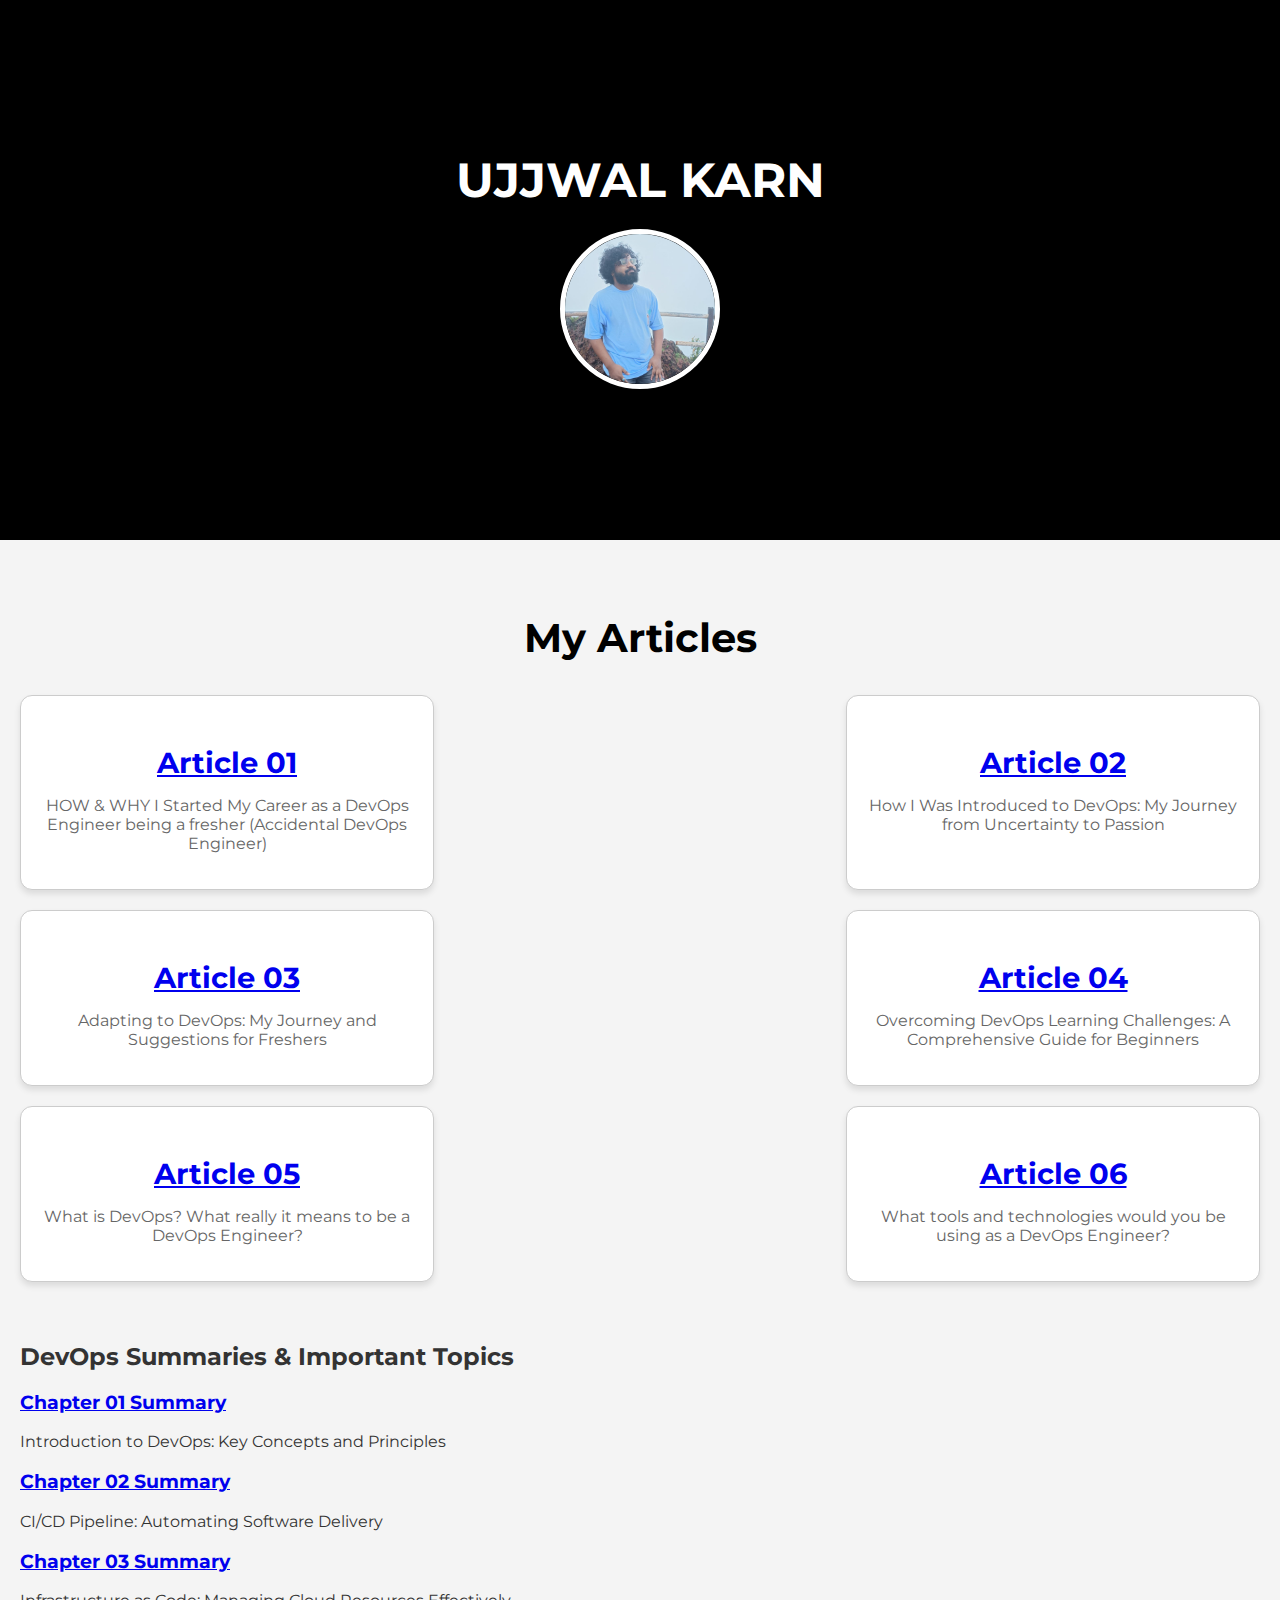
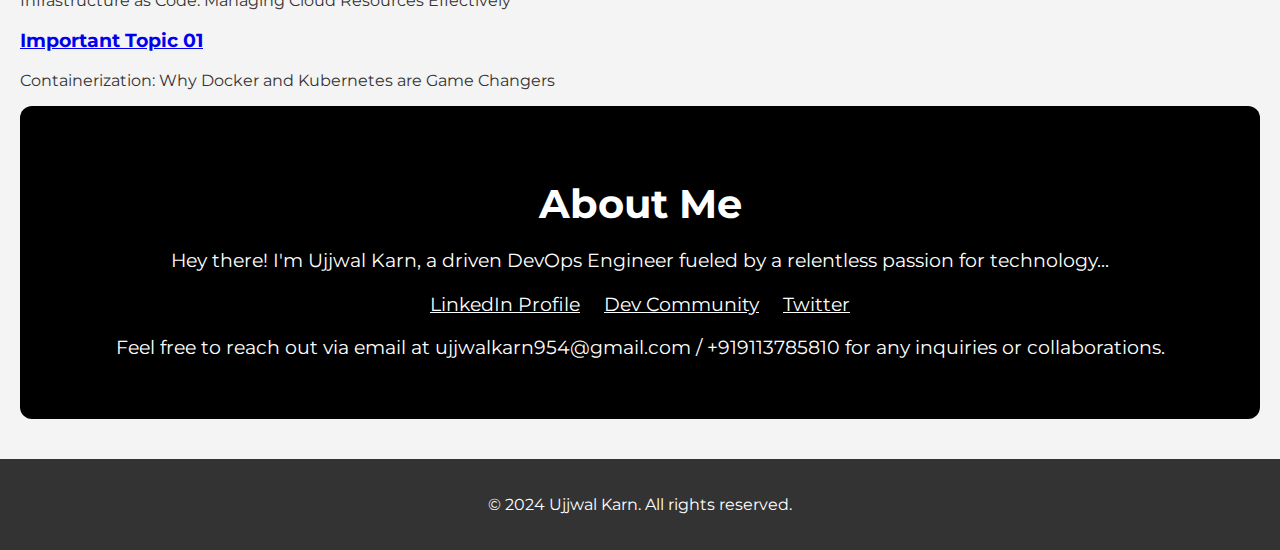
==== index.html @ a13f94bb "Update index.html" ====
<!DOCTYPE html>
<html lang="en">
<head>
    <meta charset="UTF-8">
    <meta name="viewport" content="width=device-width, initial-scale=1.0">
    <title>UJJWAL KARN</title>
    <link rel="stylesheet" href="styles.css">
    <link href="https://fonts.googleapis.com/css2?family=Montserrat:wght@400;700&display=swap" rel="stylesheet">
</head>
<body>
    <header>
        <div class="hero">
            <h1>UJJWAL KARN</h1>
            <img src="WhatsApp Image 2024-05-19 at 2.24.03 PM.jpeg" alt="Ujjwal Karn" class="profile-pic">
        </div>
    </header>
    <main>
        <section id="articles">
            <h2>My Articles</h2>
            <div class="article-container">
                <div class="article-card">
                    <h3><a href="article1.html">Article 01</a></h3>
                    <p>HOW & WHY I Started My Career as a DevOps Engineer being a fresher (Accidental DevOps Engineer)</p>
                </div>
                <div class="article-card">
                    <h3><a href="article2.html">Article 02</a></h3>
                    <p>How I Was Introduced to DevOps: My Journey from Uncertainty to Passion</p>
                </div>
                <div class="article-card">
                    <h3><a href="article3.html">Article 03</a></h3>
                    <p>Adapting to DevOps: My Journey and Suggestions for Freshers</p>
                </div>
                <div class="article-card">
                    <h3><a href="article4.html">Article 04</a></h3>
                    <p>Overcoming DevOps Learning Challenges: A Comprehensive Guide for Beginners</p>
                </div>
                <div class="article-card">
                    <h3><a href="article5.html">Article 05</a></h3>
                    <p>What is DevOps? What really it means to be a DevOps Engineer?</p>
                </div>
                <div class="article-card">
                    <h3><a href="article6.html">Article 06</a></h3>
                    <p>What tools and technologies would you be using as a DevOps Engineer?</p>
                </div>
            </div>
        </section>

        <!-- New Summaries Section -->
        <section id="summaries">
            <h2>DevOps Summaries & Important Topics</h2>
            <div class="summary-container">
                <div class="summary-card">
                    <h3><a href="summary1.html">Chapter 01 Summary</a></h3>
                    <p>Introduction to DevOps: Key Concepts and Principles</p>
                </div>
                <div class="summary-card">
                    <h3><a href="summary2.html">Chapter 02 Summary</a></h3>
                    <p>CI/CD Pipeline: Automating Software Delivery</p>
                </div>
                <div class="summary-card">
                    <h3><a href="summary3.html">Chapter 03 Summary</a></h3>
                    <p>Infrastructure as Code: Managing Cloud Resources Effectively</p>
                </div>
                <div class="summary-card">
                    <h3><a href="summary4.html">Important Topic 01</a></h3>
                    <p>Containerization: Why Docker and Kubernetes are Game Changers</p>
                </div>
            </div>
        </section>

        <section id="about">
            <h2>About Me</h2>
            <div class="about-content">
                <p>Hey there! I'm Ujjwal Karn, a driven DevOps Engineer fueled by a relentless passion for technology...</p>
                <ul>
                    <li><a href="https://www.linkedin.com/in/ujjwal-kumar-karn-216a6719b/" target="_blank">LinkedIn Profile</a></li>
                    <li><a href="https://dev.to/ujjwalkarn954" target="_blank">Dev Community</a></li>
                    <li><a href="https://x.com/ujjwalkarn954" target="_blank">Twitter</a></li>
                </ul>
                <p>Feel free to reach out via email at ujjwalkarn954@gmail.com / +919113785810 for any inquiries or collaborations.</p>
            </div>
        </section>
    </main>

    <footer>
        <p>&copy; 2024 Ujjwal Karn. All rights reserved.</p>
    </footer>
</body>
</html>
---- styles.css ----
/* Body */
body {
    background-color: #f4f4f4;
    font-family: 'Montserrat', sans-serif;
    margin: 0;
    padding: 0;
    color: #333;
}

/* Header */
header {
    text-align: center;
    padding: 0;
}

.hero {
    position: relative;
    background-color: #000; /* Black background */
    height: 60vh;
    display: flex;
    flex-direction: column;
    justify-content: center;
    align-items: center;
    color: #fff;
    text-shadow: 0 2px 4px rgba(0, 0, 0, 0.5);
}

h1 {
    font-size: 3em;
    margin: 0;
}

.profile-pic {
    width: 150px;
    height: 150px;
    border-radius: 50%;
    border: 5px solid #fff;
    object-fit: cover;
    margin-top: 20px;
}

/* Main content */
main {
    padding: 40px 20px;
}

/* Articles Section */
#articles {
    text-align: center;
    margin-bottom: 60px;
}

#articles h2 {
    font-size: 2.5em;
    color: #000;
}

.article-container {
    display: flex;
    flex-wrap: wrap;
    justify-content: space-between;
    gap: 20px;
}

.article-card {
    background: #fff;
    border: 1px solid #ccc;
    border-radius: 12px;
    padding: 20px;
    width: 30%;
    box-shadow: 0 4px 6px rgba(0, 0, 0, 0.1);
    transition: transform 0.3s ease;
}

.article-card:hover {
    transform: translateY(-10px);
}

.article-card h3 {
    font-size: 1.8em;
    margin-bottom: 10px;
    color: #000;
}

.article-card p {
    color: #666;
}

/* About Section */
#about {
    background-color: #000;
    color: #fff;
    padding: 40px;
    border-radius: 12px;
    text-align: center;
}

#about h2 {
    font-size: 2.5em;
    margin-bottom: 20px;
}

#about p {
    font-size: 1.2em;
    margin-bottom: 20px;
}

#about ul {
    list-style-type: none;
    padding: 0;
}

#about ul li {
    display: inline-block;
    margin: 0 10px;
}

#about ul li a {
    color: #fff;
    font-size: 1.2em;
    transition: color 0.3s ease;
}

#about ul li a:hover {
    color: #bbb;
}

/* Footer */
footer {
    text-align: center;
    padding: 20px;
    background-color: #333;
    color: #fff;
    font-size: 1em;
}

/* Responsive */
@media (max-width: 768px) {
    .article-card {
        width: 100%;
    }
}
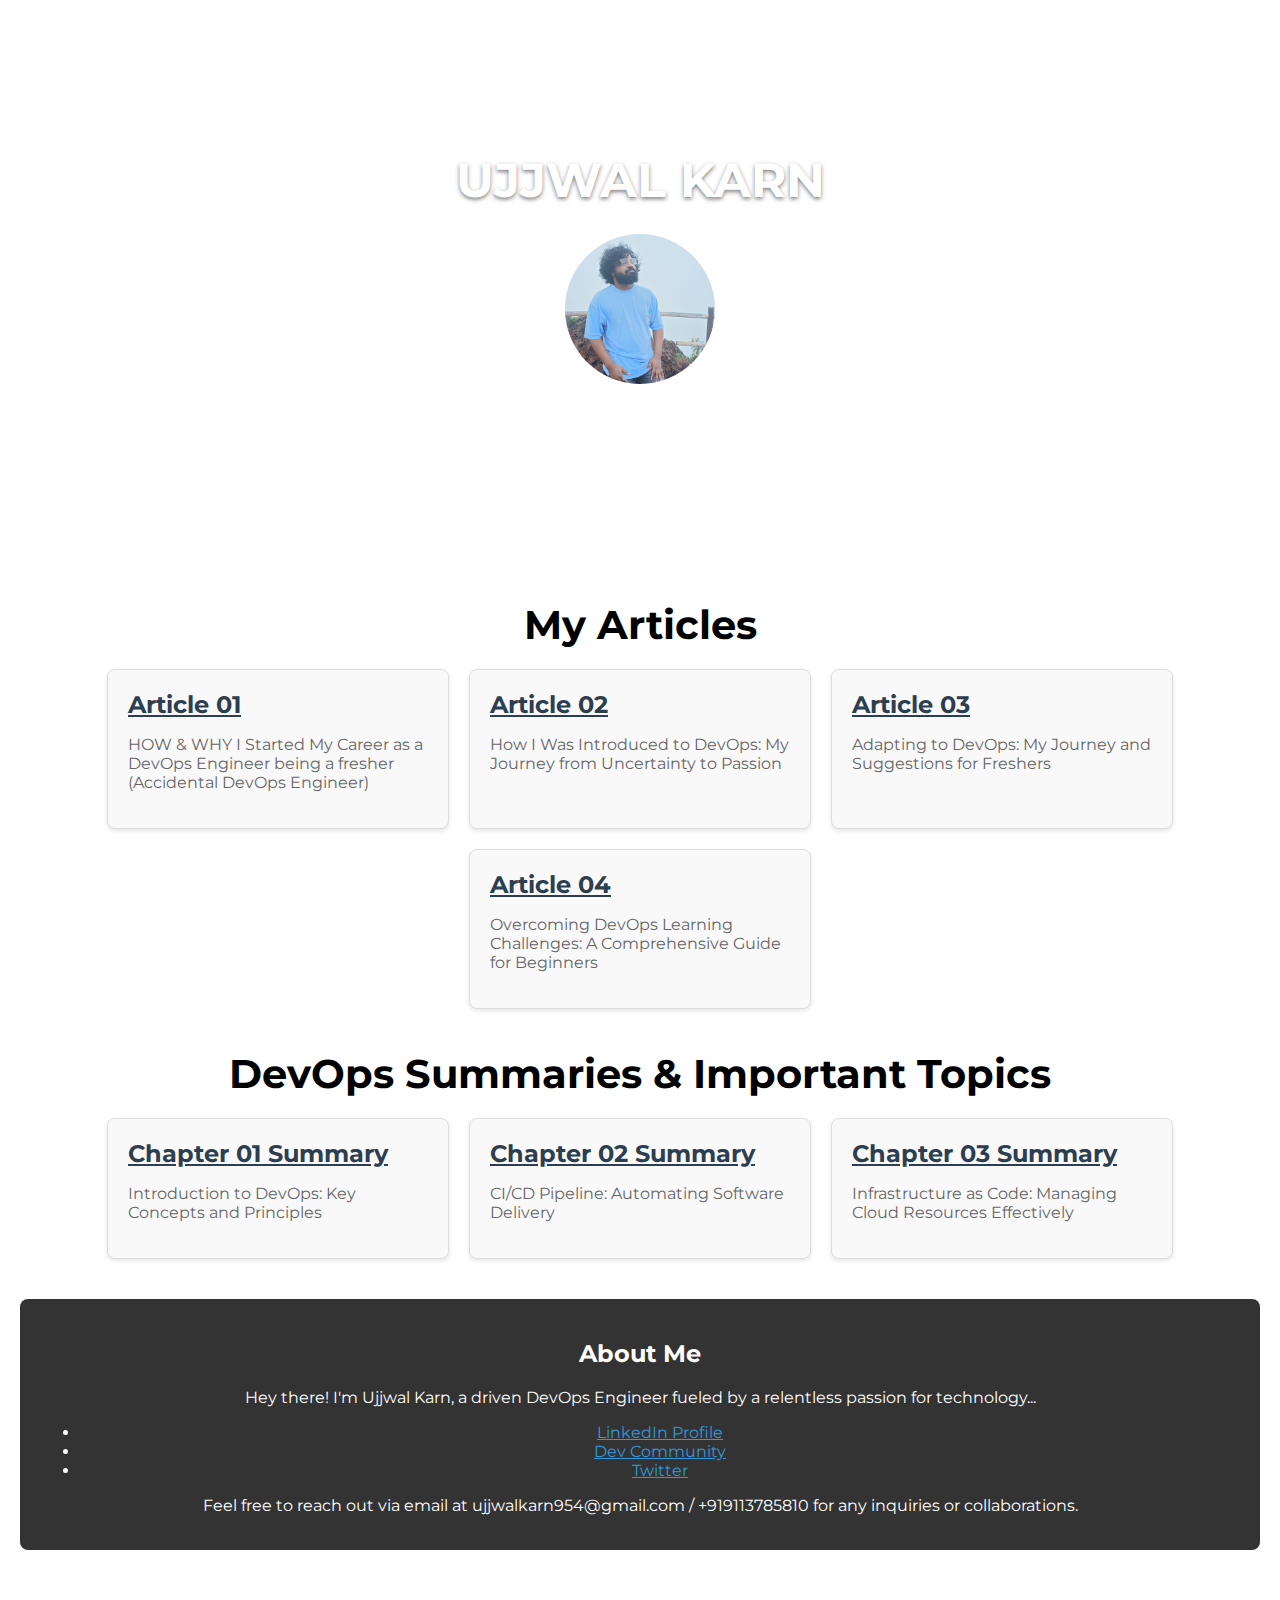
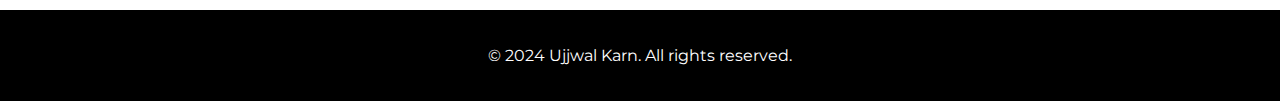
==== commit 570e8f55: "Update index.html" ====
--- a/index.html
+++ b/index.html
@@ -14,56 +14,44 @@
             <img src="WhatsApp Image 2024-05-19 at 2.24.03 PM.jpeg" alt="Ujjwal Karn" class="profile-pic">
         </div>
     </header>
+
     <main>
         <section id="articles">
             <h2>My Articles</h2>
             <div class="article-container">
-                <div class="article-card">
+                <div class="article-card" data-aos="fade-up">
                     <h3><a href="article1.html">Article 01</a></h3>
                     <p>HOW & WHY I Started My Career as a DevOps Engineer being a fresher (Accidental DevOps Engineer)</p>
                 </div>
-                <div class="article-card">
+                <div class="article-card" data-aos="fade-up">
                     <h3><a href="article2.html">Article 02</a></h3>
                     <p>How I Was Introduced to DevOps: My Journey from Uncertainty to Passion</p>
                 </div>
-                <div class="article-card">
+                <div class="article-card" data-aos="fade-up">
                     <h3><a href="article3.html">Article 03</a></h3>
                     <p>Adapting to DevOps: My Journey and Suggestions for Freshers</p>
                 </div>
-                <div class="article-card">
+                <div class="article-card" data-aos="fade-up">
                     <h3><a href="article4.html">Article 04</a></h3>
                     <p>Overcoming DevOps Learning Challenges: A Comprehensive Guide for Beginners</p>
-                </div>
-                <div class="article-card">
-                    <h3><a href="article5.html">Article 05</a></h3>
-                    <p>What is DevOps? What really it means to be a DevOps Engineer?</p>
-                </div>
-                <div class="article-card">
-                    <h3><a href="article6.html">Article 06</a></h3>
-                    <p>What tools and technologies would you be using as a DevOps Engineer?</p>
                 </div>
             </div>
         </section>
 
-        <!-- New Summaries Section -->
         <section id="summaries">
             <h2>DevOps Summaries & Important Topics</h2>
             <div class="summary-container">
-                <div class="summary-card">
+                <div class="summary-card" data-aos="fade-up">
                     <h3><a href="summary1.html">Chapter 01 Summary</a></h3>
                     <p>Introduction to DevOps: Key Concepts and Principles</p>
                 </div>
-                <div class="summary-card">
+                <div class="summary-card" data-aos="fade-up">
                     <h3><a href="summary2.html">Chapter 02 Summary</a></h3>
                     <p>CI/CD Pipeline: Automating Software Delivery</p>
                 </div>
-                <div class="summary-card">
+                <div class="summary-card" data-aos="fade-up">
                     <h3><a href="summary3.html">Chapter 03 Summary</a></h3>
                     <p>Infrastructure as Code: Managing Cloud Resources Effectively</p>
-                </div>
-                <div class="summary-card">
-                    <h3><a href="summary4.html">Important Topic 01</a></h3>
-                    <p>Containerization: Why Docker and Kubernetes are Game Changers</p>
                 </div>
             </div>
         </section>
@@ -85,5 +73,14 @@
     <footer>
         <p>&copy; 2024 Ujjwal Karn. All rights reserved.</p>
     </footer>
+
+    <!-- Add AOS (Animate On Scroll) Library -->
+    <script src="https://cdn.jsdelivr.net/npm/aos@2.3.4/dist/aos.js"></script>
+    <script>
+        AOS.init({
+            duration: 1200, // Control the animation duration
+            easing: 'ease-in-out',
+        });
+    </script>
 </body>
 </html>
--- a/styles.css
+++ b/styles.css
@@ -1,13 +1,11 @@
-/* Body */
 body {
-    background-color: #f4f4f4;
+    background-color: white;
     font-family: 'Montserrat', sans-serif;
     margin: 0;
     padding: 0;
     color: #333;
 }
 
-/* Header */
 header {
     text-align: center;
     padding: 0;
@@ -15,128 +13,137 @@
 
 .hero {
     position: relative;
-    background-color: #000; /* Black background */
+    background: url('background-image.jpg') no-repeat center center/cover;
     height: 60vh;
     display: flex;
     flex-direction: column;
     justify-content: center;
     align-items: center;
-    color: #fff;
+    color: white;
     text-shadow: 0 2px 4px rgba(0, 0, 0, 0.5);
 }
 
 h1 {
     font-size: 3em;
     margin: 0;
+    animation: fadeInDown 1s ease-in-out;
+}
+
+@keyframes fadeInDown {
+    from {
+        opacity: 0;
+        transform: translateY(-20px);
+    }
+    to {
+        opacity: 1;
+        transform: translateY(0);
+    }
 }
 
 .profile-pic {
     width: 150px;
     height: 150px;
     border-radius: 50%;
-    border: 5px solid #fff;
+    border: 5px solid white;
     object-fit: cover;
     margin-top: 20px;
+    animation: fadeInUp 1s ease-in-out;
 }
 
-/* Main content */
-main {
-    padding: 40px 20px;
+@keyframes fadeInUp {
+    from {
+        opacity: 0;
+        transform: translateY(20px);
+    }
+    to {
+        opacity: 1;
+        transform: translateY(0);
+    }
 }
 
-/* Articles Section */
-#articles {
-    text-align: center;
-    margin-bottom: 60px;
+main {
+    padding: 20px;
 }
 
-#articles h2 {
-    font-size: 2.5em;
-    color: #000;
+/* Article & Summary Sections */
+#articles, #summaries {
+    margin-top: 40px;
+    text-align: center;
 }
 
-.article-container {
+#articles h2, #summaries h2 {
+    font-size: 2.5em;
+    margin-bottom: 20px;
+    color: #000; /* Black for section headers */
+}
+
+.article-container, .summary-container {
     display: flex;
     flex-wrap: wrap;
-    justify-content: space-between;
+    justify-content: center;
     gap: 20px;
 }
 
-.article-card {
-    background: #fff;
-    border: 1px solid #ccc;
-    border-radius: 12px;
+.article-card, .summary-card {
+    background: #f9f9f9;
+    border: 1px solid #ddd;
+    border-radius: 8px;
+    box-shadow: 0 2px 4px rgba(0, 0, 0, 0.1);
     padding: 20px;
-    width: 30%;
-    box-shadow: 0 4px 6px rgba(0, 0, 0, 0.1);
-    transition: transform 0.3s ease;
+    width: 300px;
+    transition: transform 0.3s;
+    text-align: left;
 }
 
-.article-card:hover {
+.article-card:hover, .summary-card:hover {
     transform: translateY(-10px);
 }
 
-.article-card h3 {
-    font-size: 1.8em;
-    margin-bottom: 10px;
-    color: #000;
+.article-card h3, .summary-card h3 {
+    margin: 0;
+    font-size: 1.5em;
+    color: #000; /* Black for titles */
 }
 
-.article-card p {
-    color: #666;
+.article-card p, .summary-card p {
+    color: #666; /* Darker grey for paragraphs */
 }
 
-/* About Section */
+/* Hover effect on article & summary links */
+.article-card h3 a, .summary-card h3 a {
+    color: #2c3e50;
+}
+
+.article-card h3 a:hover, .summary-card h3 a:hover {
+    color: #2980b9;
+}
+
 #about {
-    background-color: #000;
+    background-color: #333;
     color: #fff;
-    padding: 40px;
-    border-radius: 12px;
+    padding: 20px;
+    border-radius: 8px;
+    margin-top: 40px;
     text-align: center;
 }
 
-#about h2 {
-    font-size: 2.5em;
-    margin-bottom: 20px;
-}
-
-#about p {
-    font-size: 1.2em;
-    margin-bottom: 20px;
-}
-
-#about ul {
-    list-style-type: none;
-    padding: 0;
-}
-
-#about ul li {
-    display: inline-block;
-    margin: 0 10px;
+#about p, #about ul {
+    margin-bottom: 15px;
 }
 
 #about ul li a {
-    color: #fff;
-    font-size: 1.2em;
+    color: #3498db;
     transition: color 0.3s ease;
 }
 
 #about ul li a:hover {
-    color: #bbb;
+    color: #e67e22;
 }
 
-/* Footer */
 footer {
     text-align: center;
+    margin-top: 40px;
     padding: 20px;
-    background-color: #333;
-    color: #fff;
-    font-size: 1em;
+    background-color: #000;
+    color: white;
 }
-
-/* Responsive */
-@media (max-width: 768px) {
-    .article-card {
-        width: 100%;
-    }
-}
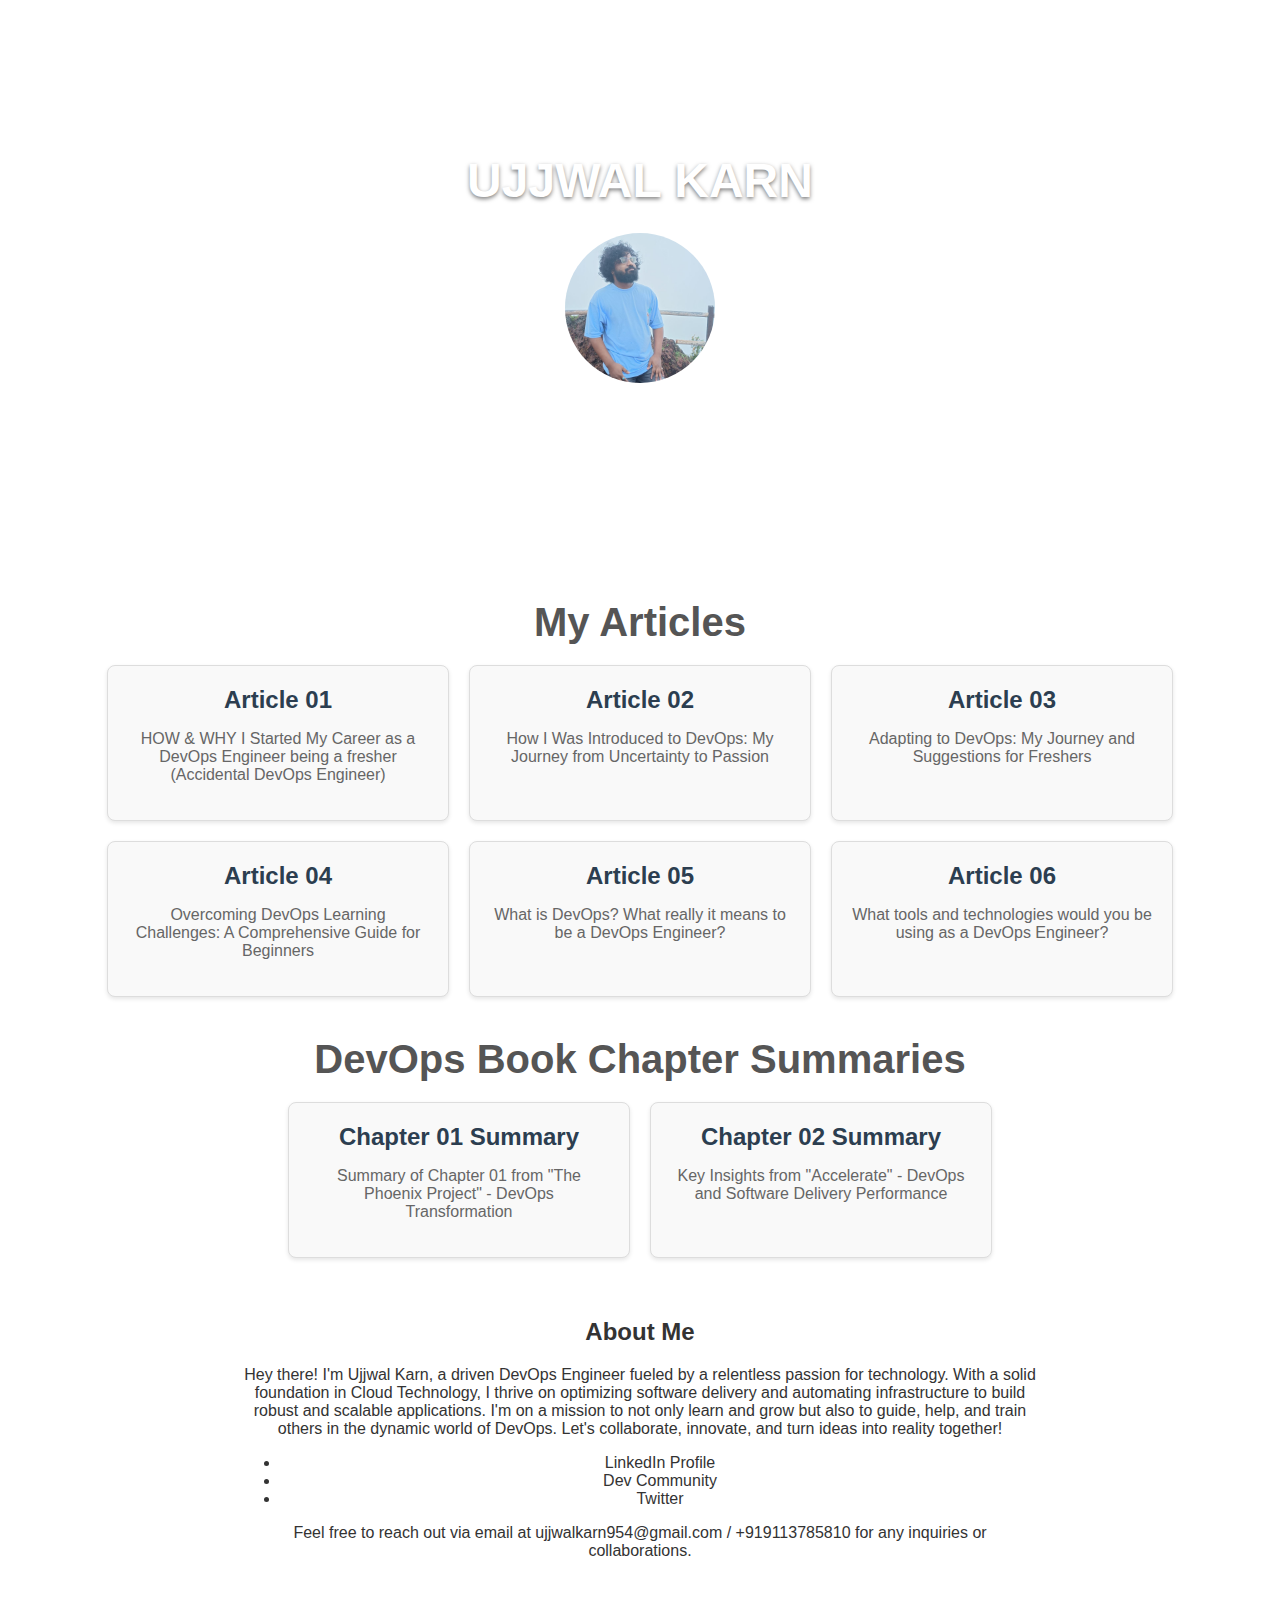
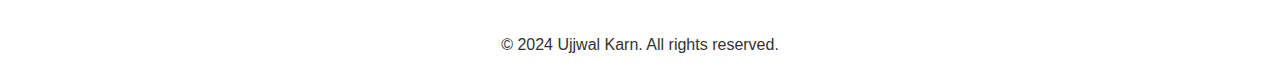
==== commit f01fe1fa: "Update index.html" ====
--- a/index.html
+++ b/index.html
@@ -3,9 +3,8 @@
 <head>
     <meta charset="UTF-8">
     <meta name="viewport" content="width=device-width, initial-scale=1.0">
-    <title>UJJWAL KARN</title>
+    <title>Ujjwal Karn - DevOps Engineer</title>
     <link rel="stylesheet" href="styles.css">
-    <link href="https://fonts.googleapis.com/css2?family=Montserrat:wght@400;700&display=swap" rel="stylesheet">
 </head>
 <body>
     <header>
@@ -14,52 +13,53 @@
             <img src="WhatsApp Image 2024-05-19 at 2.24.03 PM.jpeg" alt="Ujjwal Karn" class="profile-pic">
         </div>
     </header>
-
     <main>
         <section id="articles">
             <h2>My Articles</h2>
             <div class="article-container">
-                <div class="article-card" data-aos="fade-up">
+                <div class="article-card">
                     <h3><a href="article1.html">Article 01</a></h3>
                     <p>HOW & WHY I Started My Career as a DevOps Engineer being a fresher (Accidental DevOps Engineer)</p>
                 </div>
-                <div class="article-card" data-aos="fade-up">
+                <div class="article-card">
                     <h3><a href="article2.html">Article 02</a></h3>
                     <p>How I Was Introduced to DevOps: My Journey from Uncertainty to Passion</p>
                 </div>
-                <div class="article-card" data-aos="fade-up">
+                <div class="article-card">
                     <h3><a href="article3.html">Article 03</a></h3>
                     <p>Adapting to DevOps: My Journey and Suggestions for Freshers</p>
                 </div>
-                <div class="article-card" data-aos="fade-up">
+                <div class="article-card">
                     <h3><a href="article4.html">Article 04</a></h3>
                     <p>Overcoming DevOps Learning Challenges: A Comprehensive Guide for Beginners</p>
                 </div>
-            </div>
-        </section>
-
-        <section id="summaries">
-            <h2>DevOps Summaries & Important Topics</h2>
-            <div class="summary-container">
-                <div class="summary-card" data-aos="fade-up">
-                    <h3><a href="summary1.html">Chapter 01 Summary</a></h3>
-                    <p>Introduction to DevOps: Key Concepts and Principles</p>
+                <div class="article-card">
+                    <h3><a href="article5.html">Article 05</a></h3>
+                    <p>What is DevOps? What really it means to be a DevOps Engineer?</p>
                 </div>
-                <div class="summary-card" data-aos="fade-up">
-                    <h3><a href="summary2.html">Chapter 02 Summary</a></h3>
-                    <p>CI/CD Pipeline: Automating Software Delivery</p>
-                </div>
-                <div class="summary-card" data-aos="fade-up">
-                    <h3><a href="summary3.html">Chapter 03 Summary</a></h3>
-                    <p>Infrastructure as Code: Managing Cloud Resources Effectively</p>
+                <div class="article-card">
+                    <h3><a href="article6.html">Article 06</a></h3>
+                    <p>What tools and technologies would you be using as a DevOps Engineer?</p>
                 </div>
             </div>
         </section>
-
+        <section id="summaries">
+            <h2>DevOps Book Chapter Summaries</h2>
+            <div class="article-container">
+                <div class="article-card">
+                    <h3><a href="summary1.html">Chapter 01 Summary</a></h3>
+                    <p>Summary of Chapter 01 from "The Phoenix Project" - DevOps Transformation</p>
+                </div>
+                <div class="article-card">
+                    <h3><a href="summary2.html">Chapter 02 Summary</a></h3>
+                    <p>Key Insights from "Accelerate" - DevOps and Software Delivery Performance</p>
+                </div>
+            </div>
+        </section>
         <section id="about">
             <h2>About Me</h2>
             <div class="about-content">
-                <p>Hey there! I'm Ujjwal Karn, a driven DevOps Engineer fueled by a relentless passion for technology...</p>
+                <p>Hey there! I'm Ujjwal Karn, a driven DevOps Engineer fueled by a relentless passion for technology. With a solid foundation in Cloud Technology, I thrive on optimizing software delivery and automating infrastructure to build robust and scalable applications. I'm on a mission to not only learn and grow but also to guide, help, and train others in the dynamic world of DevOps. Let's collaborate, innovate, and turn ideas into reality together!</p>
                 <ul>
                     <li><a href="https://www.linkedin.com/in/ujjwal-kumar-karn-216a6719b/" target="_blank">LinkedIn Profile</a></li>
                     <li><a href="https://dev.to/ujjwalkarn954" target="_blank">Dev Community</a></li>
@@ -69,18 +69,8 @@
             </div>
         </section>
     </main>
-
     <footer>
         <p>&copy; 2024 Ujjwal Karn. All rights reserved.</p>
     </footer>
-
-    <!-- Add AOS (Animate On Scroll) Library -->
-    <script src="https://cdn.jsdelivr.net/npm/aos@2.3.4/dist/aos.js"></script>
-    <script>
-        AOS.init({
-            duration: 1200, // Control the animation duration
-            easing: 'ease-in-out',
-        });
-    </script>
 </body>
 </html>
--- a/styles.css
+++ b/styles.css
@@ -65,7 +65,6 @@
     padding: 20px;
 }
 
-/* Article & Summary Sections */
 #articles, #summaries {
     margin-top: 40px;
     text-align: center;
@@ -74,17 +73,17 @@
 #articles h2, #summaries h2 {
     font-size: 2.5em;
     margin-bottom: 20px;
-    color: #000; /* Black for section headers */
+    color: #555;
 }
 
-.article-container, .summary-container {
+.article-container {
     display: flex;
     flex-wrap: wrap;
     justify-content: center;
     gap: 20px;
 }
 
-.article-card, .summary-card {
+.article-card {
     background: #f9f9f9;
     border: 1px solid #ddd;
     border-radius: 8px;
@@ -92,58 +91,47 @@
     padding: 20px;
     width: 300px;
     transition: transform 0.3s;
-    text-align: left;
 }
 
-.article-card:hover, .summary-card:hover {
+.article-card:hover {
     transform: translateY(-10px);
 }
 
-.article-card h3, .summary-card h3 {
+.article-card h3 {
     margin: 0;
     font-size: 1.5em;
-    color: #000; /* Black for titles */
+    color: #333;
 }
 
-.article-card p, .summary-card p {
-    color: #666; /* Darker grey for paragraphs */
+.article-card p {
+    color: #666;
 }
 
-/* Hover effect on article & summary links */
-.article-card h3 a, .summary-card h3 a {
+a {
+    text-decoration: none;
+    color: inherit;
+}
+
+.article-card h3 a {
     color: #2c3e50;
 }
 
-.article-card h3 a:hover, .summary-card h3 a:hover {
+.article-card h3 a:hover {
     color: #2980b9;
 }
 
+/* About Me section styling */
 #about {
-    background-color: #333;
-    color: #fff;
-    padding: 20px;
-    border-radius: 8px;
-    margin-top: 40px;
+    margin-top: 60px;
     text-align: center;
 }
 
-#about p, #about ul {
-    margin-bottom: 15px;
-}
-
-#about ul li a {
-    color: #3498db;
-    transition: color 0.3s ease;
-}
-
-#about ul li a:hover {
-    color: #e67e22;
+.about-content {
+    max-width: 800px;
+    margin: 0 auto;
 }
 
 footer {
     text-align: center;
     margin-top: 40px;
-    padding: 20px;
-    background-color: #000;
-    color: white;
 }
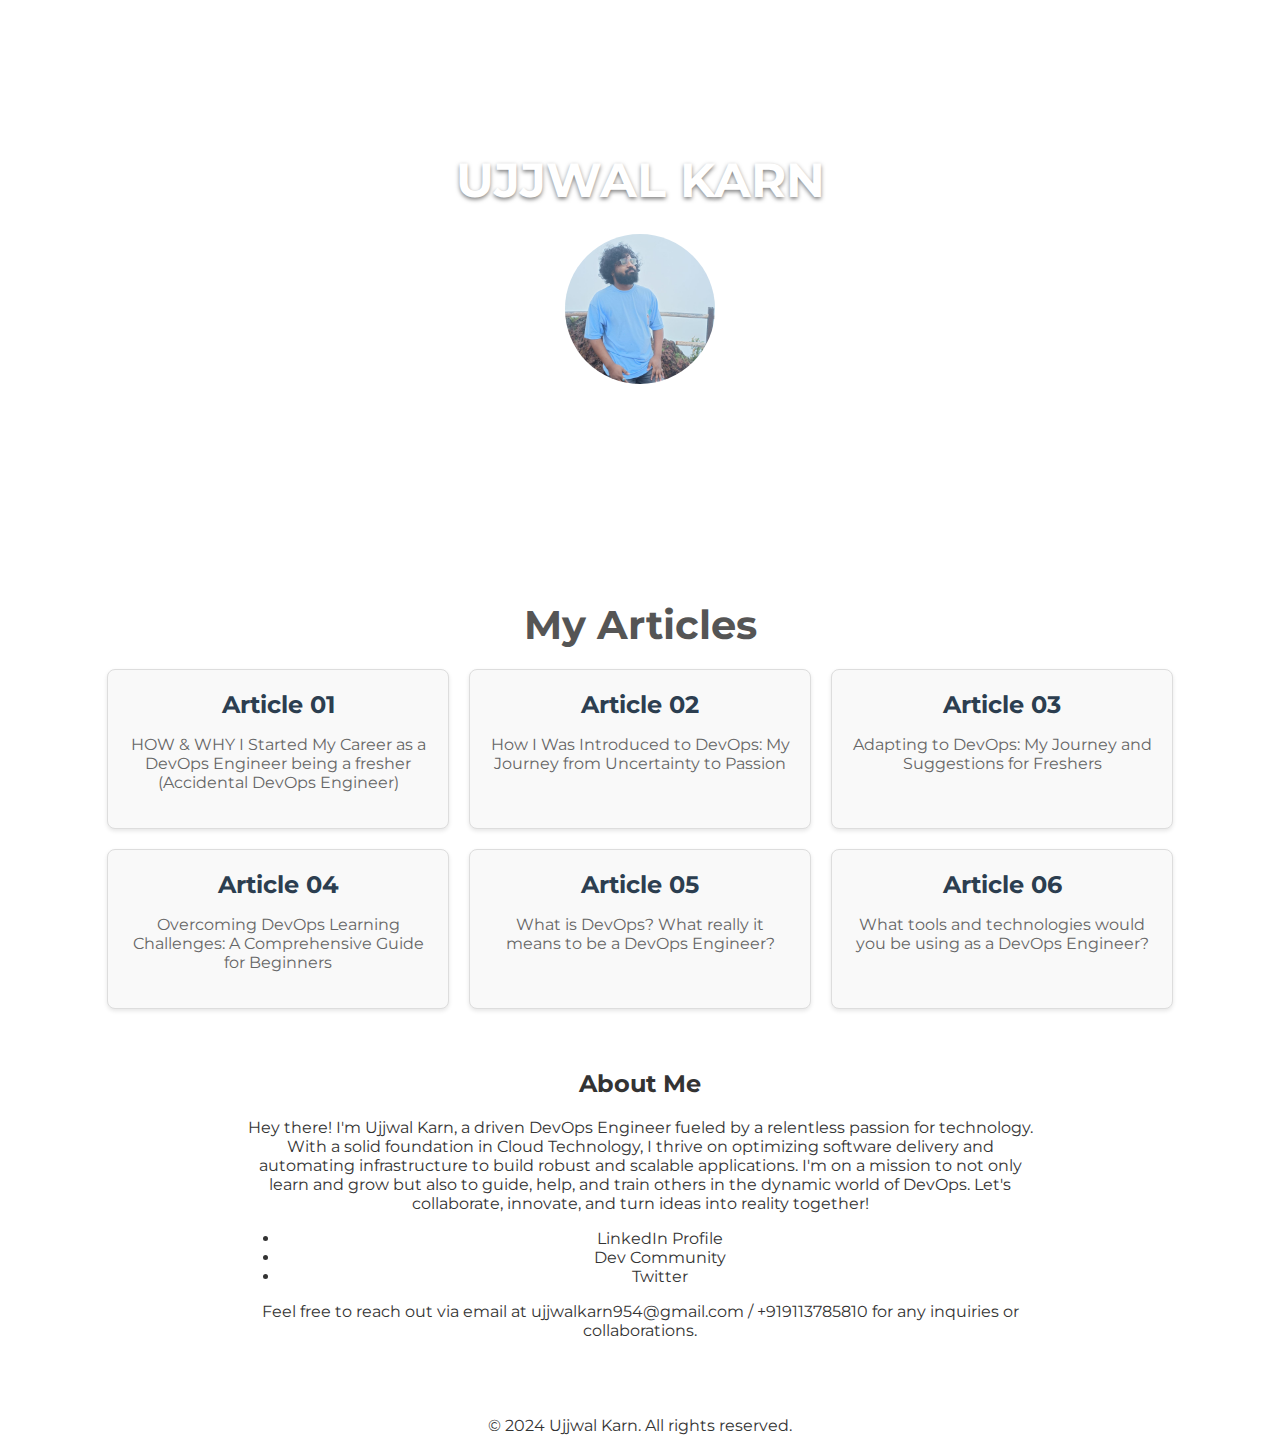
==== commit 74cd6c71: "Update index.html" ====
--- a/index.html
+++ b/index.html
@@ -4,6 +4,7 @@
     <meta charset="UTF-8">
     <meta name="viewport" content="width=device-width, initial-scale=1.0">
     <title>Ujjwal Karn - DevOps Engineer</title>
+    <link href="https://fonts.googleapis.com/css2?family=Montserrat:wght@300;400;600&display=swap" rel="stylesheet">
     <link rel="stylesheet" href="styles.css">
 </head>
 <body>
@@ -13,6 +14,7 @@
             <img src="WhatsApp Image 2024-05-19 at 2.24.03 PM.jpeg" alt="Ujjwal Karn" class="profile-pic">
         </div>
     </header>
+
     <main>
         <section id="articles">
             <h2>My Articles</h2>
@@ -43,19 +45,7 @@
                 </div>
             </div>
         </section>
-        <section id="summaries">
-            <h2>DevOps Book Chapter Summaries</h2>
-            <div class="article-container">
-                <div class="article-card">
-                    <h3><a href="summary1.html">Chapter 01 Summary</a></h3>
-                    <p>Summary of Chapter 01 from "The Phoenix Project" - DevOps Transformation</p>
-                </div>
-                <div class="article-card">
-                    <h3><a href="summary2.html">Chapter 02 Summary</a></h3>
-                    <p>Key Insights from "Accelerate" - DevOps and Software Delivery Performance</p>
-                </div>
-            </div>
-        </section>
+
         <section id="about">
             <h2>About Me</h2>
             <div class="about-content">
@@ -65,10 +55,11 @@
                     <li><a href="https://dev.to/ujjwalkarn954" target="_blank">Dev Community</a></li>
                     <li><a href="https://x.com/ujjwalkarn954" target="_blank">Twitter</a></li>
                 </ul>
-                <p>Feel free to reach out via email at ujjwalkarn954@gmail.com / +919113785810 for any inquiries or collaborations.</p>
+                <p>Feel free to reach out via email at <span class="highlight">ujjwalkarn954@gmail.com</span> / <span class="highlight">+919113785810</span> for any inquiries or collaborations.</p>
             </div>
         </section>
     </main>
+
     <footer>
         <p>&copy; 2024 Ujjwal Karn. All rights reserved.</p>
     </footer>
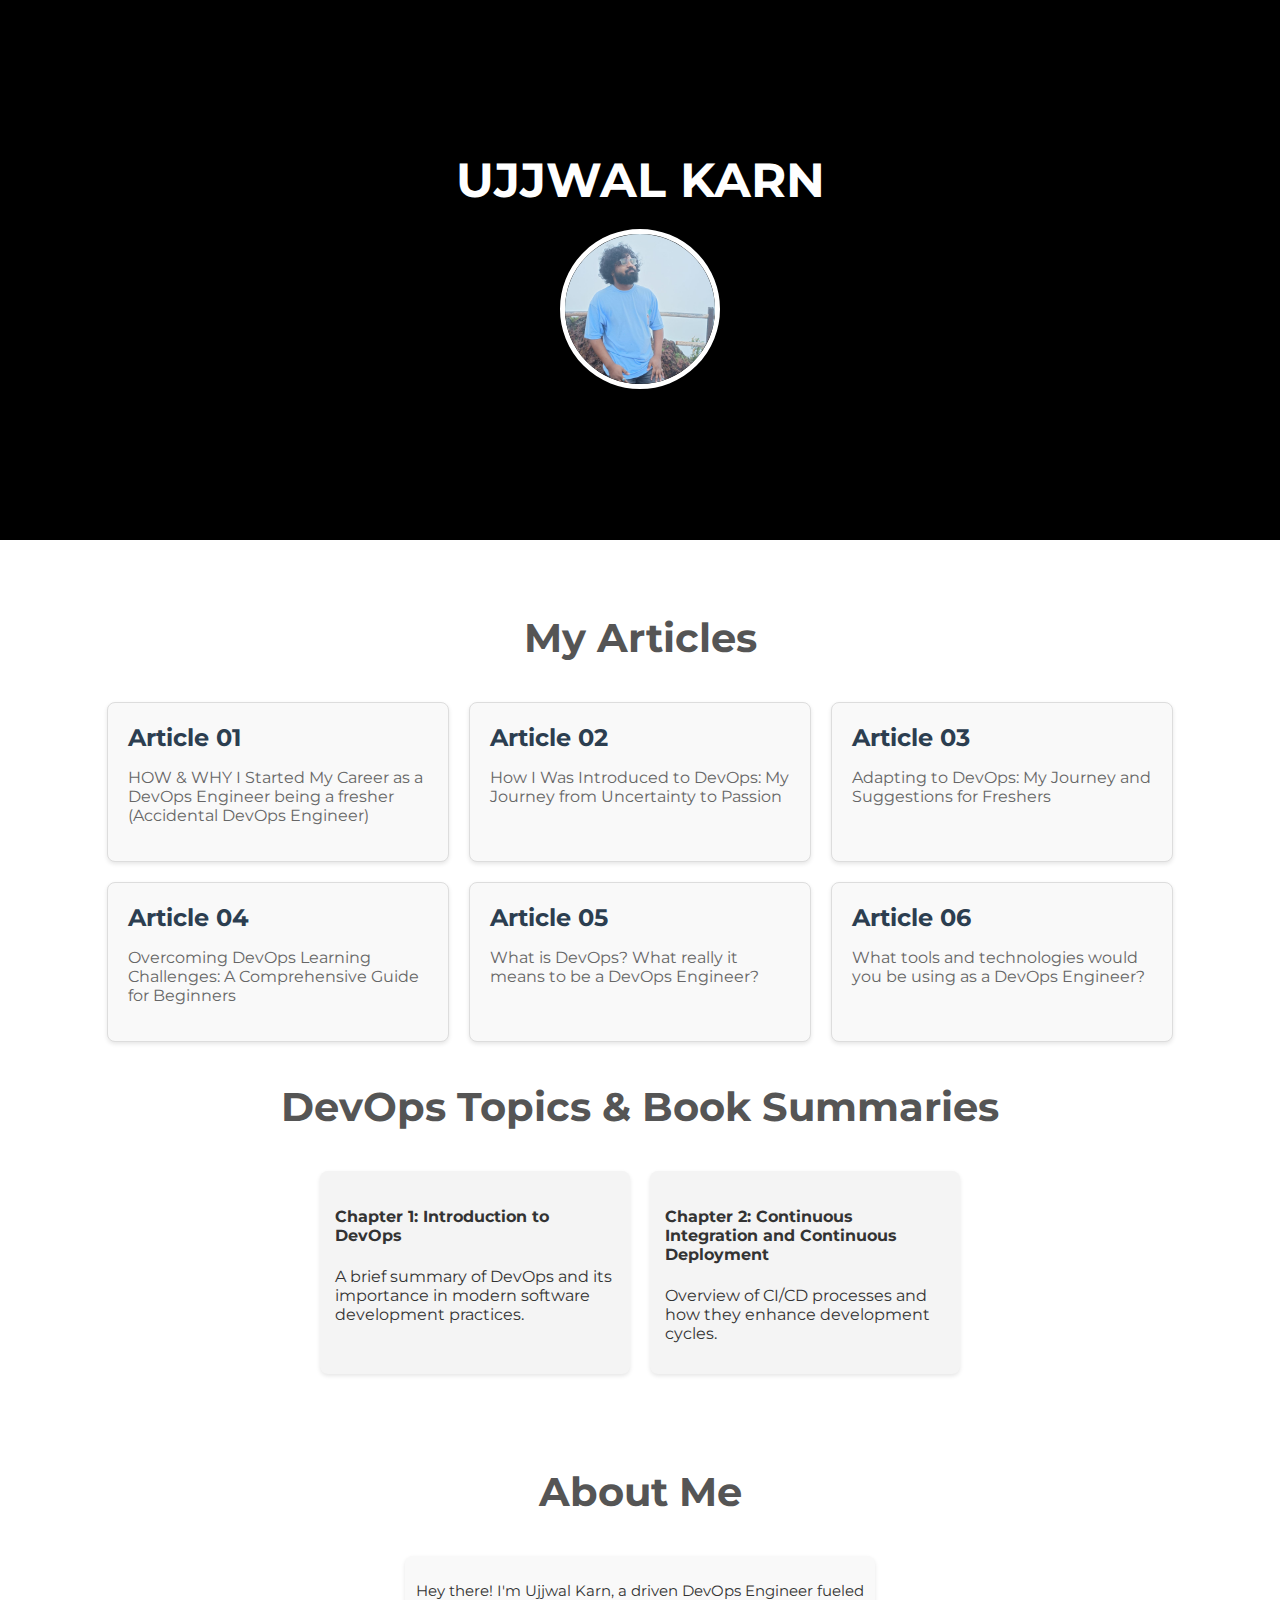
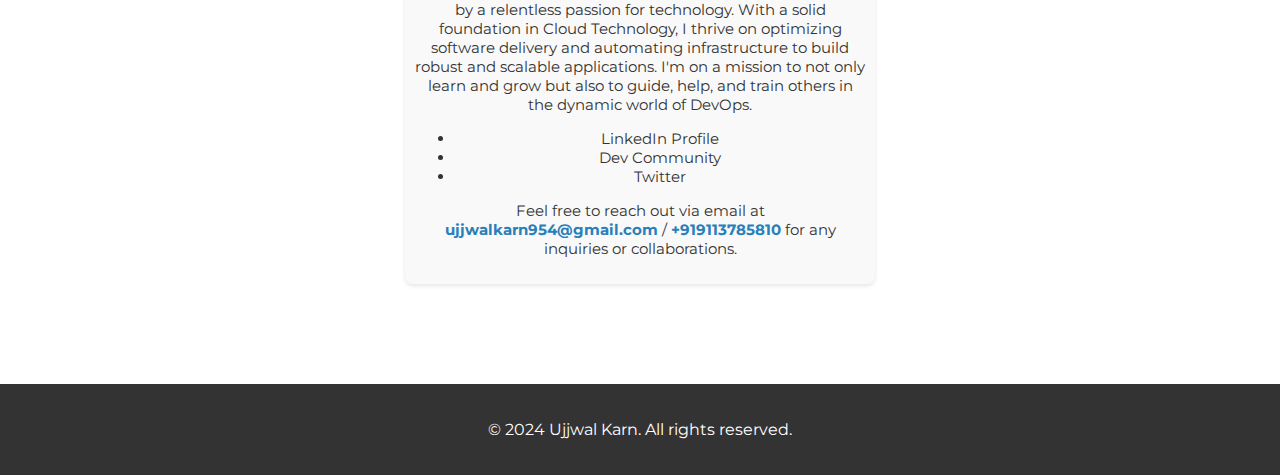
==== commit 523090eb: "Update index.html" ====
--- a/index.html
+++ b/index.html
@@ -46,10 +46,26 @@
             </div>
         </section>
 
+        <section id="devops-topics">
+            <h2>DevOps Topics & Book Summaries</h2>
+            <div class="topic-summary-container">
+                <!-- Add your book summaries or topics here -->
+                <div class="topic-summary">
+                    <h4>Chapter 1: Introduction to DevOps</h4>
+                    <p>A brief summary of DevOps and its importance in modern software development practices.</p>
+                </div>
+                <div class="topic-summary">
+                    <h4>Chapter 2: Continuous Integration and Continuous Deployment</h4>
+                    <p>Overview of CI/CD processes and how they enhance development cycles.</p>
+                </div>
+                <!-- Add more topics or chapters here as needed -->
+            </div>
+        </section>
+
         <section id="about">
             <h2>About Me</h2>
             <div class="about-content">
-                <p>Hey there! I'm Ujjwal Karn, a driven DevOps Engineer fueled by a relentless passion for technology. With a solid foundation in Cloud Technology, I thrive on optimizing software delivery and automating infrastructure to build robust and scalable applications. I'm on a mission to not only learn and grow but also to guide, help, and train others in the dynamic world of DevOps. Let's collaborate, innovate, and turn ideas into reality together!</p>
+                <p>Hey there! I'm Ujjwal Karn, a driven DevOps Engineer fueled by a relentless passion for technology. With a solid foundation in Cloud Technology, I thrive on optimizing software delivery and automating infrastructure to build robust and scalable applications. I'm on a mission to not only learn and grow but also to guide, help, and train others in the dynamic world of DevOps.</p>
                 <ul>
                     <li><a href="https://www.linkedin.com/in/ujjwal-kumar-karn-216a6719b/" target="_blank">LinkedIn Profile</a></li>
                     <li><a href="https://dev.to/ujjwalkarn954" target="_blank">Dev Community</a></li>
--- a/styles.css
+++ b/styles.css
@@ -1,3 +1,4 @@
+/* Global styles */
 body {
     background-color: white;
     font-family: 'Montserrat', sans-serif;
@@ -8,36 +9,22 @@
 
 header {
     text-align: center;
-    padding: 0;
 }
 
 .hero {
     position: relative;
-    background: url('background-image.jpg') no-repeat center center/cover;
+    background-color: #000;
     height: 60vh;
     display: flex;
     flex-direction: column;
     justify-content: center;
     align-items: center;
     color: white;
-    text-shadow: 0 2px 4px rgba(0, 0, 0, 0.5);
 }
 
-h1 {
+.hero h1 {
     font-size: 3em;
     margin: 0;
-    animation: fadeInDown 1s ease-in-out;
-}
-
-@keyframes fadeInDown {
-    from {
-        opacity: 0;
-        transform: translateY(-20px);
-    }
-    to {
-        opacity: 1;
-        transform: translateY(0);
-    }
 }
 
 .profile-pic {
@@ -47,33 +34,22 @@
     border: 5px solid white;
     object-fit: cover;
     margin-top: 20px;
-    animation: fadeInUp 1s ease-in-out;
-}
-
-@keyframes fadeInUp {
-    from {
-        opacity: 0;
-        transform: translateY(20px);
-    }
-    to {
-        opacity: 1;
-        transform: translateY(0);
-    }
 }
 
 main {
-    padding: 20px;
+    padding: 40px 20px;
 }
 
-#articles, #summaries {
-    margin-top: 40px;
+h2 {
+    font-size: 2.5em;
+    color: #555;
     text-align: center;
+    margin-bottom: 40px;
 }
 
-#articles h2, #summaries h2 {
-    font-size: 2.5em;
-    margin-bottom: 20px;
-    color: #555;
+/* Article section styles */
+#articles {
+    margin-top: 20px;
 }
 
 .article-container {
@@ -107,11 +83,13 @@
     color: #666;
 }
 
+/* Reset default link styles */
 a {
     text-decoration: none;
     color: inherit;
 }
 
+/* Style links inside article cards */
 .article-card h3 a {
     color: #2c3e50;
 }
@@ -120,18 +98,53 @@
     color: #2980b9;
 }
 
+/* DevOps Topics section styling */
+#devops-topics {
+    margin-top: 40px;
+}
+
+.topic-summary-container {
+    display: flex;
+    flex-wrap: wrap;
+    justify-content: center;
+    gap: 20px;
+}
+
+.topic-summary {
+    background: #f4f4f4;
+    border-radius: 8px;
+    padding: 15px;
+    width: 280px;
+    box-shadow: 0 2px 4px rgba(0, 0, 0, 0.1);
+}
+
 /* About Me section styling */
 #about {
-    margin-top: 60px;
+    margin-top: 40px;
     text-align: center;
+    padding: 20px;
 }
 
 .about-content {
-    max-width: 800px;
+    max-width: 450px;
     margin: 0 auto;
+    padding: 10px;
+    background-color: #f9f9f9;
+    border-radius: 8px;
+    box-shadow: 0 2px 4px rgba(0, 0, 0, 0.1);
+    font-size: 0.95em;
+}
+
+/* Highlight email and phone */
+.highlight {
+    font-weight: bold;
+    color: #2980b9;
 }
 
 footer {
     text-align: center;
+    padding: 20px;
+    background-color: #333;
+    color: white;
     margin-top: 40px;
 }
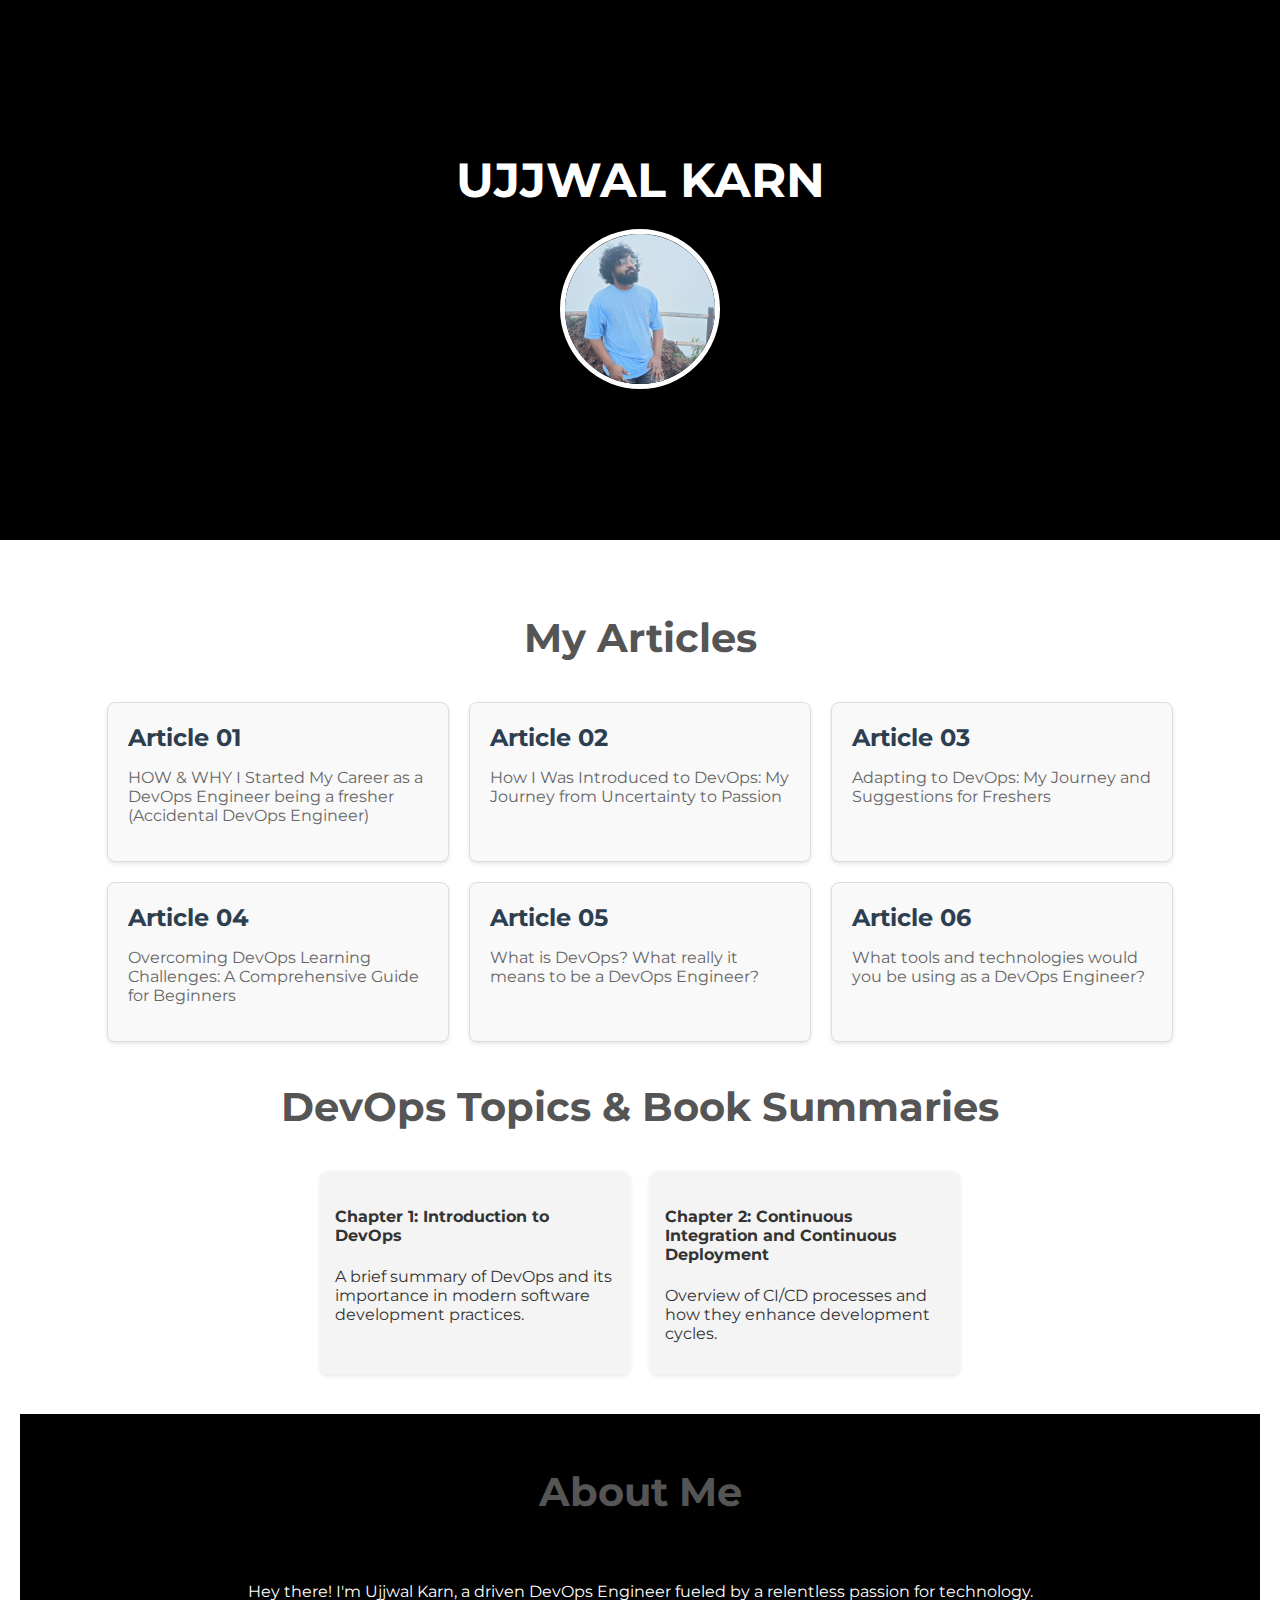
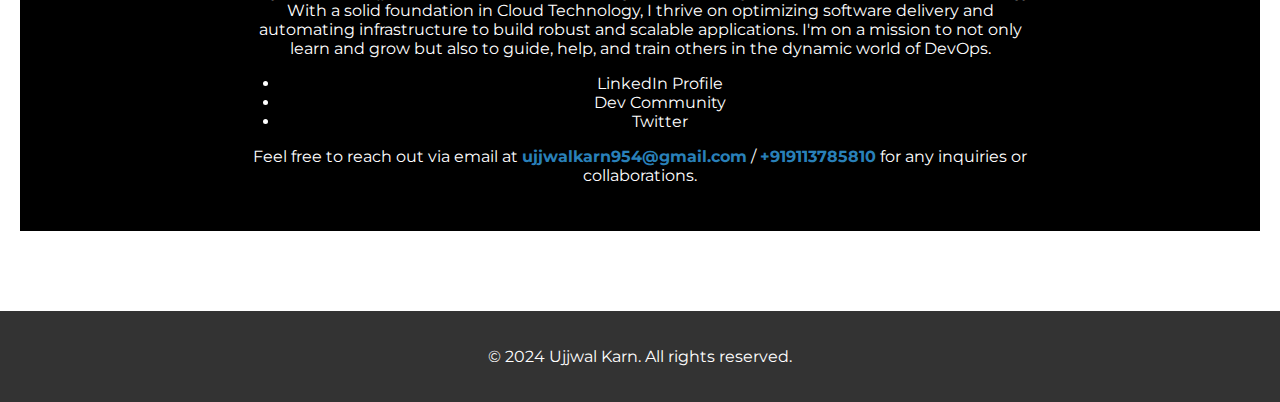
==== commit 11b954f9: "Update index.html" ====
--- a/index.html
+++ b/index.html
@@ -49,7 +49,6 @@
         <section id="devops-topics">
             <h2>DevOps Topics & Book Summaries</h2>
             <div class="topic-summary-container">
-                <!-- Add your book summaries or topics here -->
                 <div class="topic-summary">
                     <h4>Chapter 1: Introduction to DevOps</h4>
                     <p>A brief summary of DevOps and its importance in modern software development practices.</p>
--- a/styles.css
+++ b/styles.css
@@ -123,16 +123,14 @@
     margin-top: 40px;
     text-align: center;
     padding: 20px;
+    background-color: #000; /* Added black background */
+    color: white; /* Change text color to white for better contrast */
 }
 
 .about-content {
-    max-width: 450px;
+    max-width: 800px; /* Increased max width for a better layout */
     margin: 0 auto;
     padding: 10px;
-    background-color: #f9f9f9;
-    border-radius: 8px;
-    box-shadow: 0 2px 4px rgba(0, 0, 0, 0.1);
-    font-size: 0.95em;
 }
 
 /* Highlight email and phone */
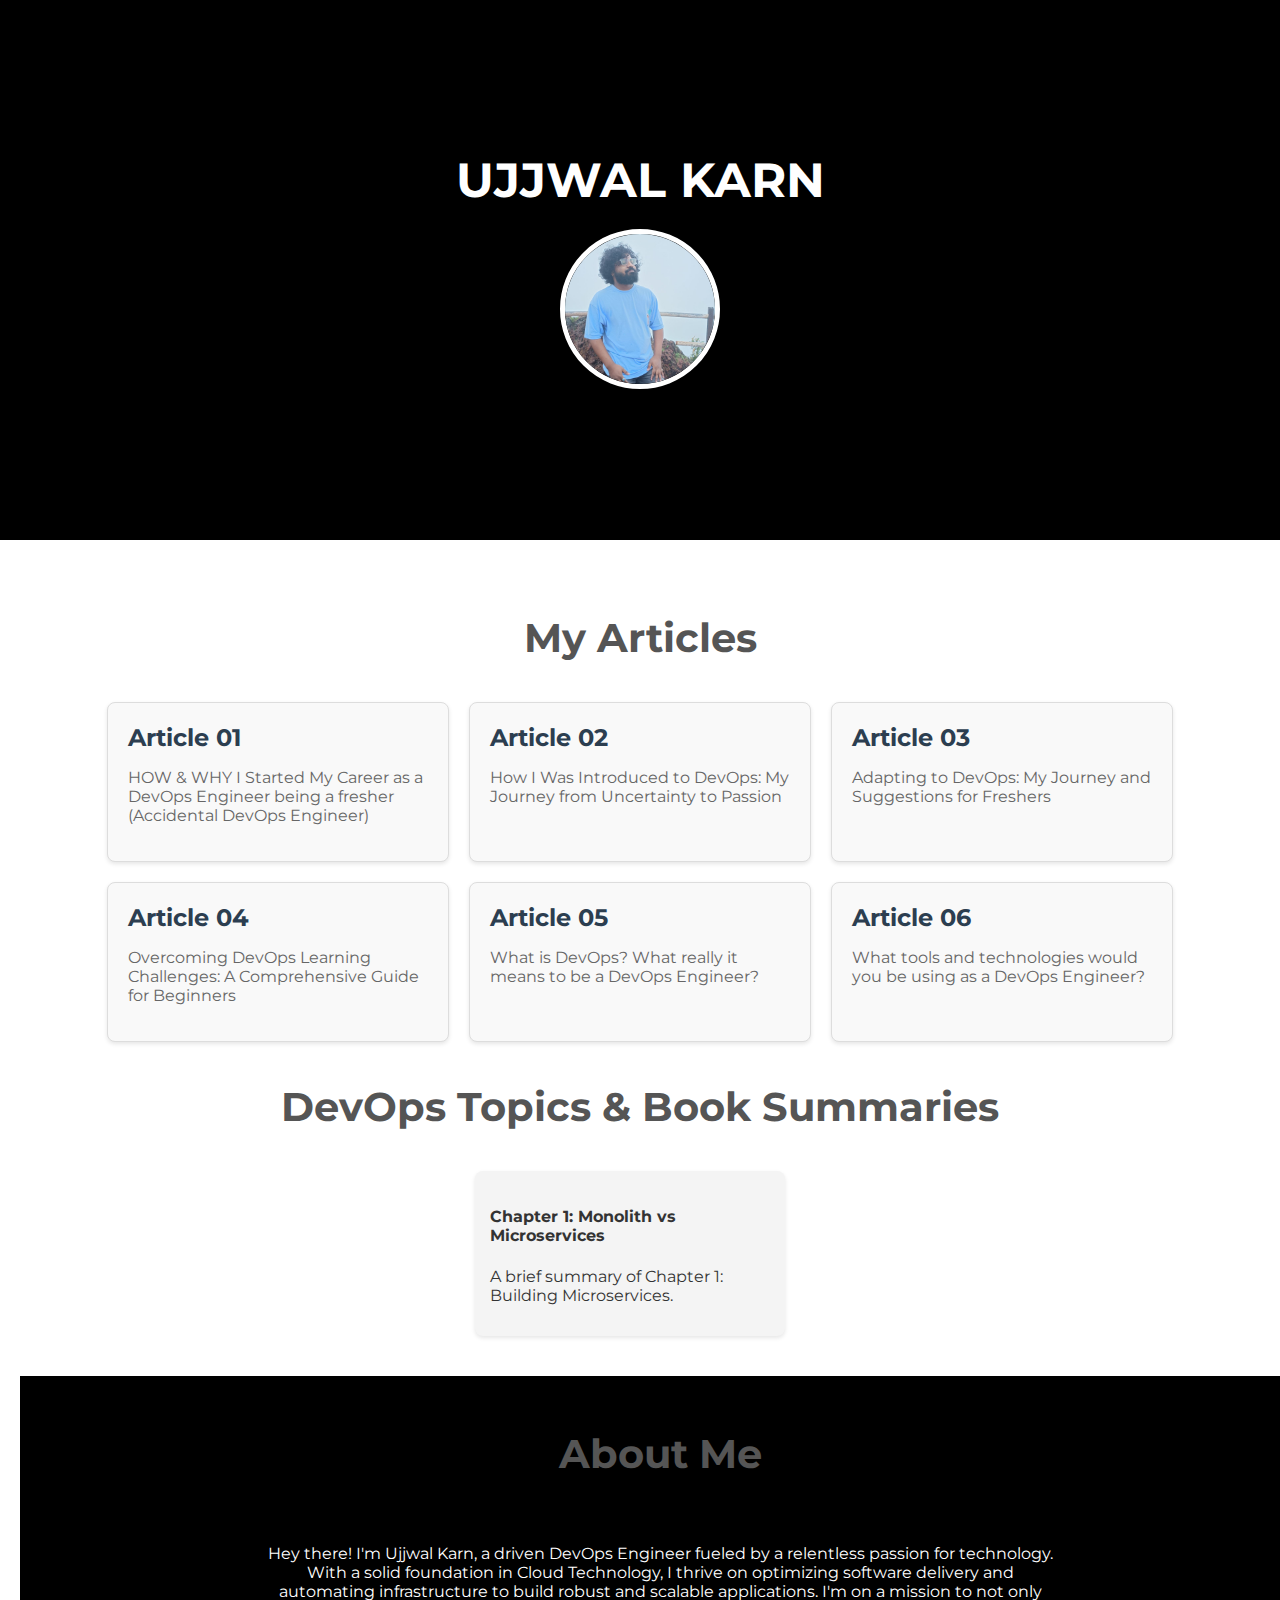
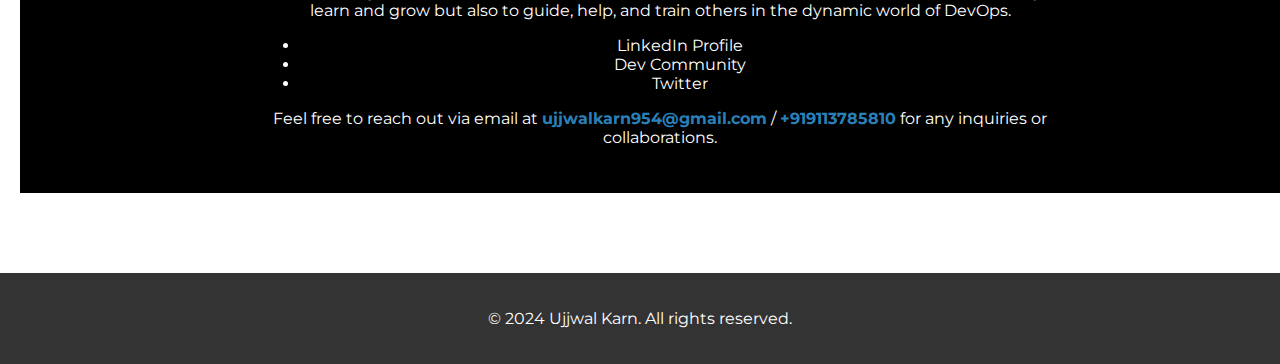
==== commit 206af884: "Update index.html" ====
--- a/index.html
+++ b/index.html
@@ -50,14 +50,9 @@
             <h2>DevOps Topics & Book Summaries</h2>
             <div class="topic-summary-container">
                 <div class="topic-summary">
-                    <h4>Chapter 1: Introduction to DevOps</h4>
-                    <p>A brief summary of DevOps and its importance in modern software development practices.</p>
+                    <h4><a href="article6.html">Chapter 1: Monolith vs Microservices</h4>
+                    <p>A brief summary of Chapter 1: Building Microservices.</p>
                 </div>
-                <div class="topic-summary">
-                    <h4>Chapter 2: Continuous Integration and Continuous Deployment</h4>
-                    <p>Overview of CI/CD processes and how they enhance development cycles.</p>
-                </div>
-                <!-- Add more topics or chapters here as needed -->
             </div>
         </section>
 
--- a/styles.css
+++ b/styles.css
@@ -123,12 +123,13 @@
     margin-top: 40px;
     text-align: center;
     padding: 20px;
-    background-color: #000; /* Added black background */
-    color: white; /* Change text color to white for better contrast */
+    background-color: #000; /* Black background */
+    color: white; /* White text color for contrast */
+    width: 100%; /* Full width */
 }
 
 .about-content {
-    max-width: 800px; /* Increased max width for a better layout */
+    max-width: 800px; /* Maximum width for content */
     margin: 0 auto;
     padding: 10px;
 }
